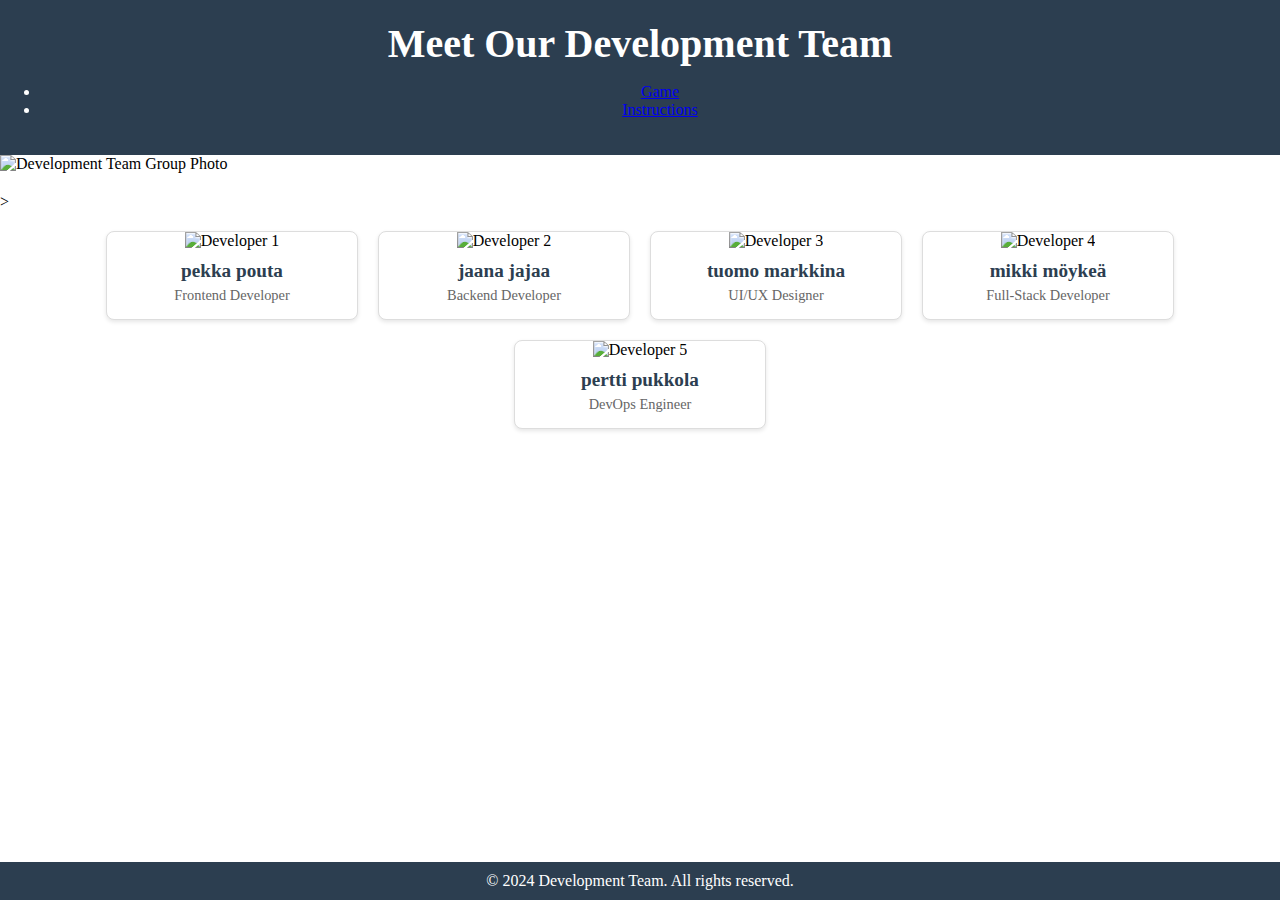
==== frontend/devit.html @ e90843d6 "devit ja css juttuja" ====
<!DOCTYPE html>
<html lang="en">
<head>
    <meta charset="UTF-8">
    <meta name="viewport" content="width=device-width, initial-scale=1.0">
    <title>Meet Our Development Team</title>
    <link rel="stylesheet" href="devit.css">
</head>
<body>
    <header>
        <h1>Meet Our Development Team</h1>
        <ul>
            <li><a href="peli linkki">Game</a></li>
            <li><a href="instructionlinkki">Instructions</a></li>
        </ul>
    </header>


    <img src="kuvat/team-placeholder.jpg" alt="Development Team Group Photo" class="group-photo">


>
    <section class="team-section">
        <div class="team-member">
            <img src="kuvat/axel.jpg" alt="Developer 1">
            <h3>pekka pouta</h3>
            <p>Frontend Developer</p>
        </div>
        <div class="team-member">
            <img src="kuvat/leevi.jpg" alt="Developer 2">
            <h3>jaana jajaa</h3>
            <p>Backend Developer</p>
        </div>
        <div class="team-member">
            <img src="kuvat/Eetu.jpg" alt="Developer 3">
            <h3>tuomo markkina</h3>
            <p>UI/UX Designer</p>
        </div>
        <div class="team-member">
            <img src="kuvat/Mehdi.jpg" alt="Developer 4">
            <h3>mikki möykeä</h3>
            <p>Full-Stack Developer</p>
        </div>
        <div class="team-member">
            <img src="kuvat/tomi.jpg" alt="Developer 5">
            <h3>pertti pukkola</h3>
            <p>DevOps Engineer</p>
        </div>
    </section>
    <footer>
        &copy; 2024 Development Team. All rights reserved.
    </footer>
</body>
</html>
---- frontend/devit.css ----
.group-photo {
    width: 100%;
    height: auto; /* Ensure vertical scale */
    object-fit: contain; /* Ensures no part of the image is cropped */
}

html, body {
    height: 100%;
    margin: 0;
    padding: 0;
    display: flex;
    flex-direction: column;
}

header {
    text-align: center;
    background-color: #2c3e50;
    color: #fff;
    padding: 20px 0;
}

header h1 {
    margin: 0;
    font-size: 2.5em;
}

.group-photo {
    width: 100%;
    max-height: 400px;
    object-fit: cover;
    margin-bottom: 20px;
}

.team-section {
    display: flex;
    flex-wrap: wrap;
    justify-content: center;
    gap: 20px;
    padding: 20px;
}

.team-member {
    background-color: #fff;
    border: 1px solid #ddd;
    border-radius: 8px;
    box-shadow: 0 2px 4px rgba(0, 0, 0, 0.1);
    width: 250px;
    text-align: center;
    overflow: hidden;
}

.team-member img {
    width: 100%;
    height: 200px;
    object-fit: cover;
}

.team-member h3 {
    margin: 10px 0 5px;
    font-size: 1.2em;
    color: #2c3e50;
}

.team-member p {
    margin: 0 10px 15px;
    font-size: 0.9em;
    color: #666;
}

footer {
    text-align: center;
    padding: 10px;
    background-color: #2c3e50;
    color: #fff;
    margin-top: auto; /* Pushes the footer to the bottom of the page */
}
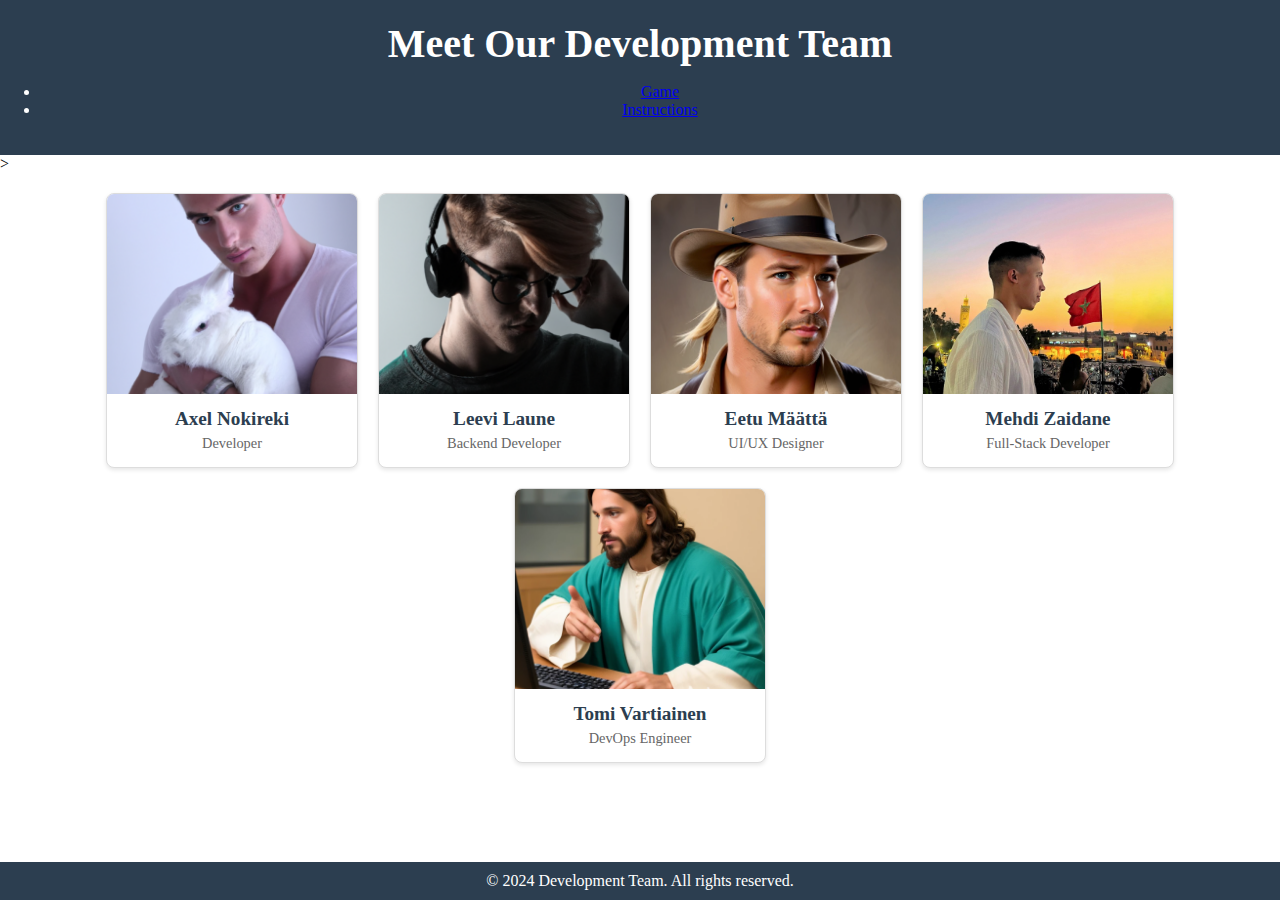
==== commit 5097c811: "added: pictures and changed names" ====
--- a/frontend/devit.html
+++ b/frontend/devit.html
@@ -15,35 +15,31 @@
         </ul>
     </header>
 
-
-    <img src="kuvat/team-placeholder.jpg" alt="Development Team Group Photo" class="group-photo">
-
-
 >
     <section class="team-section">
         <div class="team-member">
-            <img src="kuvat/axel.jpg" alt="Developer 1">
-            <h3>pekka pouta</h3>
-            <p>Frontend Developer</p>
+            <img src="img/devit/axel.jpg" alt="Axel Nokireki">
+            <h3>Axel Nokireki</h3>
+            <p>Developer</p>
         </div>
         <div class="team-member">
-            <img src="kuvat/leevi.jpg" alt="Developer 2">
-            <h3>jaana jajaa</h3>
+            <img src="img/devit/leevi.jpg" alt="Developer 2">
+            <h3>Leevi Laune</h3>
             <p>Backend Developer</p>
         </div>
         <div class="team-member">
-            <img src="kuvat/Eetu.jpg" alt="Developer 3">
-            <h3>tuomo markkina</h3>
+            <img src="img/devit/eetu.jpg" alt="Developer 3">
+            <h3>Eetu Määttä</h3>
             <p>UI/UX Designer</p>
         </div>
         <div class="team-member">
-            <img src="kuvat/Mehdi.jpg" alt="Developer 4">
-            <h3>mikki möykeä</h3>
+            <img src="img/devit/Mehdi.jpg" alt="Developer 4">
+            <h3>Mehdi Zaidane</h3>
             <p>Full-Stack Developer</p>
         </div>
         <div class="team-member">
-            <img src="kuvat/tomi.jpg" alt="Developer 5">
-            <h3>pertti pukkola</h3>
+            <img src="img/devit/tomi.jpg" alt="Developer 5">
+            <h3>Tomi Vartiainen</h3>
             <p>DevOps Engineer</p>
         </div>
     </section>
--- a/frontend/devit.css
+++ b/frontend/devit.css
@@ -1,7 +1,7 @@
 .group-photo {
     width: 100%;
-    height: auto; /* Ensure vertical scale */
-    object-fit: contain; /* Ensures no part of the image is cropped */
+    height: auto;
+    object-fit: contain;
 }
 
 html, body {
@@ -72,6 +72,6 @@
     padding: 10px;
     background-color: #2c3e50;
     color: #fff;
-    margin-top: auto; /* Pushes the footer to the bottom of the page */
+    margin-top: auto;
 }
 
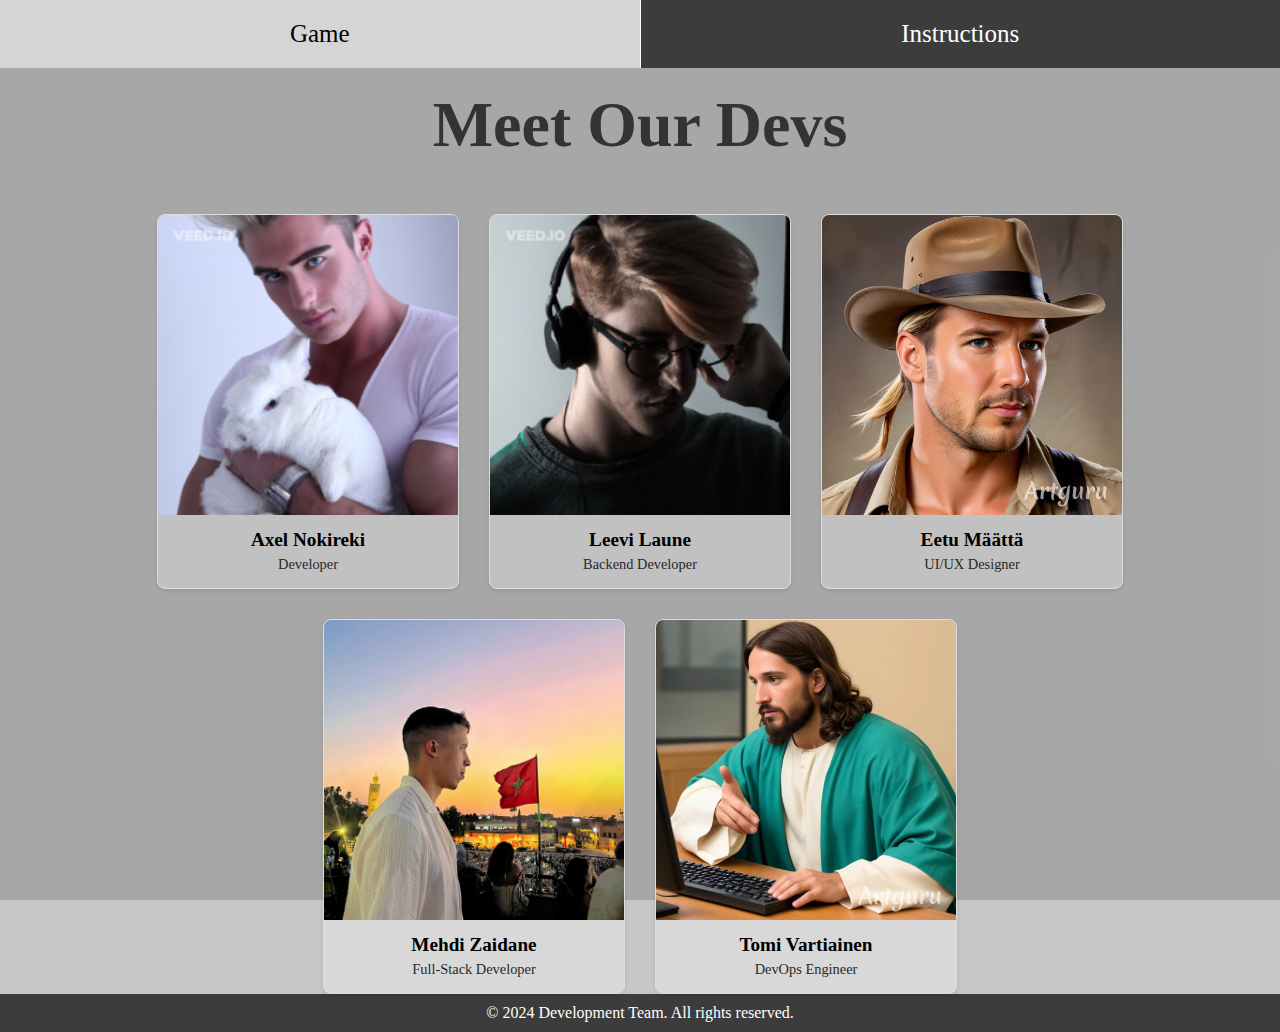
==== commit 84d953a1: "devit sivun linkit kuntoon ja tyyli sama kun instructions sivulla hieno efecti kun hoveraa kuvien pä" ====
--- a/frontend/devit.html
+++ b/frontend/devit.html
@@ -7,15 +7,13 @@
     <link rel="stylesheet" href="devit.css">
 </head>
 <body>
-    <header>
-        <h1>Meet Our Development Team</h1>
-        <ul>
-            <li><a href="peli linkki">Game</a></li>
-            <li><a href="instructionlinkki">Instructions</a></li>
-        </ul>
-    </header>
-
->
+<header>
+    <div class="link-container">
+        <a href="index.html">Game</a>
+        <a href="instructions.html">Instructions</a>
+    </div>
+    <h1>Meet Our Devs</h1>
+</header>
     <section class="team-section">
         <div class="team-member">
             <img src="img/devit/axel.jpg" alt="Axel Nokireki">
@@ -46,6 +44,24 @@
     <footer>
         &copy; 2024 Development Team. All rights reserved.
     </footer>
+    <script>
+        const teamMembers = document.querySelectorAll('.team-member');
+
+        teamMembers.forEach((card) => {
+            card.addEventListener('mousemove', (e) => {
+                const rect = card.getBoundingClientRect();
+                const x = e.clientX - rect.left; // Mouse X relative to the card
+                const y = e.clientY - rect.top; // Mouse Y relative to the card
+
+                card.style.transform = `translateY(-10px) rotateX(${-(y - rect.height / 2) / 10}deg) rotateY(${(x - rect.width / 2) / 10}deg)`;
+            });
+
+            card.addEventListener('mouseleave', () => {
+                card.style.transform = 'translateY(0) rotateX(0) rotateY(0)';
+            });
+        });
+    </script>
+
 </body>
 </html>
 
--- a/frontend/devit.css
+++ b/frontend/devit.css
@@ -1,77 +1,102 @@
-.group-photo {
-    width: 100%;
-    height: auto;
-    object-fit: contain;
-}
-
 html, body {
     height: 100%;
     margin: 0;
     padding: 0;
     display: flex;
     flex-direction: column;
+    background-color: rgba(128, 128, 128, 0.44);
 }
 
 header {
+    display: flex;
+    flex-direction: column;
+    align-items: center;
+    width: 100%;
+    margin: 0;
+}
+
+header .link-container {
+    display: flex;
+    width: 100%;
+}
+
+header a {
+    flex: 1;
+    text-decoration: none;
+    padding: 20px;
+    background-color: #3c3c3c;
+    color: white;
     text-align: center;
-    background-color: #2c3e50;
-    color: #fff;
-    padding: 20px 0;
+    font-size: 25px;
+}
+
+header a:first-child {
+    border-right: 1px solid white;
+}
+
+header a:hover {
+    background-color: rgba(255, 255, 255, 0.52);
+    cursor: pointer;
+    color: black;
 }
 
 header h1 {
-    margin: 0;
-    font-size: 2.5em;
+    text-align: center;
+    margin: 20px 0;
+    font-size: 4rem;
+    color: #333;
 }
 
-.group-photo {
-    width: 100%;
-    max-height: 400px;
-    object-fit: cover;
-    margin-bottom: 20px;
-}
+
 
 .team-section {
     display: flex;
     flex-wrap: wrap;
     justify-content: center;
-    gap: 20px;
-    padding: 20px;
+    gap: 30px;
+    padding-top: 2rem ;
 }
 
 .team-member {
-    background-color: #fff;
+    background-color: rgba(255, 255, 255, 0.3);
     border: 1px solid #ddd;
     border-radius: 8px;
     box-shadow: 0 2px 4px rgba(0, 0, 0, 0.1);
-    width: 250px;
+    width: 300px;
     text-align: center;
     overflow: hidden;
+    transition: transform 0.3s ease, box-shadow 0.3s ease;
+    transform-style: preserve-3d;
 }
 
 .team-member img {
     width: 100%;
-    height: 200px;
+    height: 300px;
     object-fit: cover;
+}
+
+.team-member:hover {
+    transform: translateY(-10px);
+    box-shadow: 0 6px 12px rgba(0, 0, 0, 0.2);
+    cursor: pointer;
 }
 
 .team-member h3 {
     margin: 10px 0 5px;
     font-size: 1.2em;
-    color: #2c3e50;
+    color: black;
 }
 
 .team-member p {
     margin: 0 10px 15px;
     font-size: 0.9em;
-    color: #666;
+    color: #282828;
 }
 
 footer {
     text-align: center;
     padding: 10px;
-    background-color: #2c3e50;
+   background-color: #3c3c3c;
     color: #fff;
     margin-top: auto;
-}
-
+}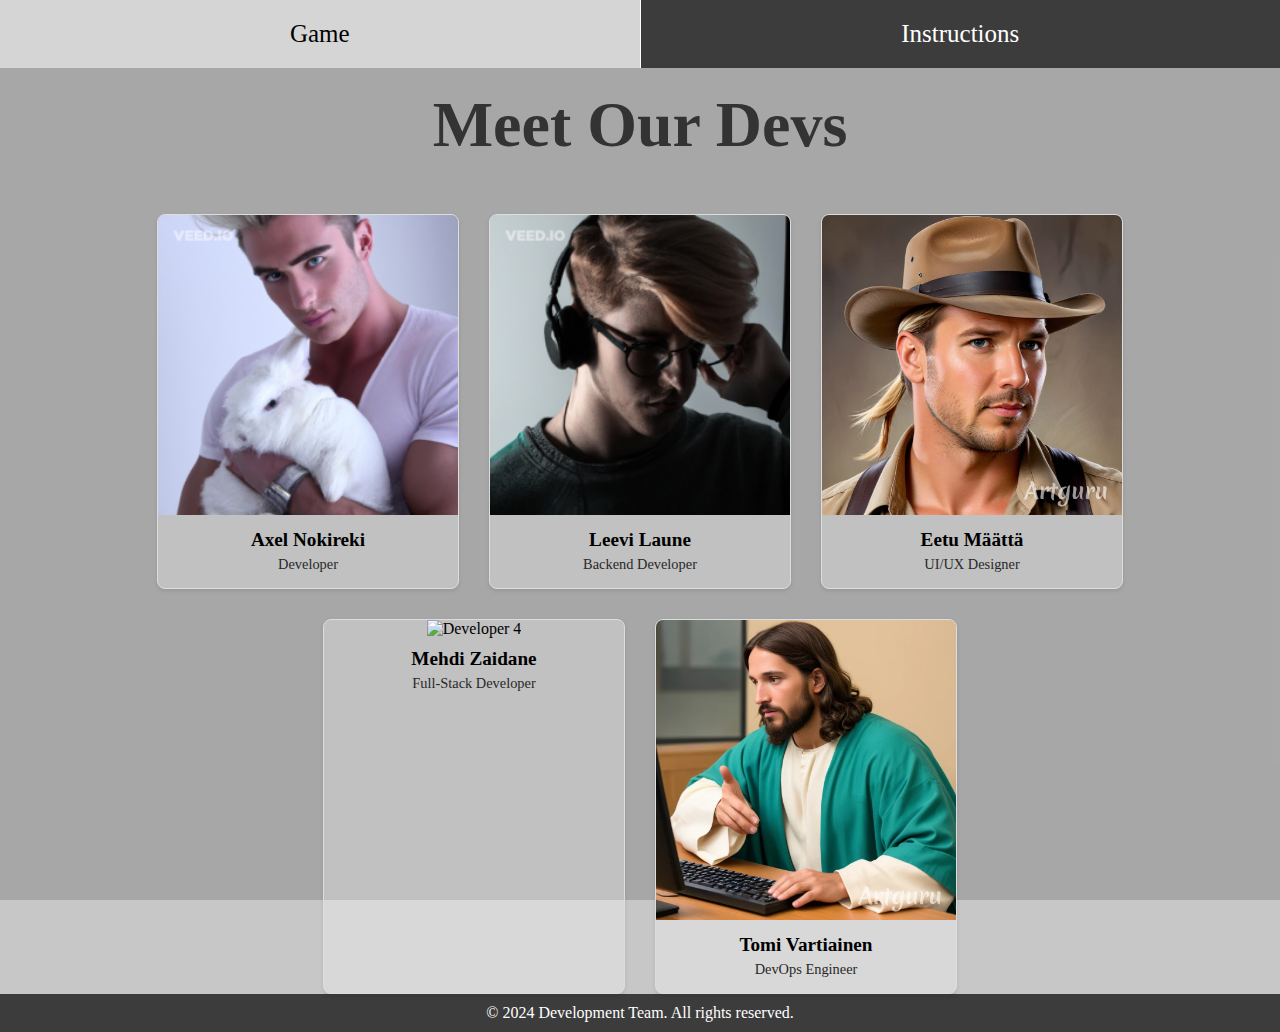
==== commit 13e49d01: "mehdi kuva" ====
--- a/frontend/devit.html
+++ b/frontend/devit.html
@@ -1,19 +1,21 @@
 <!DOCTYPE html>
 <html lang="en">
+
 <head>
     <meta charset="UTF-8">
     <meta name="viewport" content="width=device-width, initial-scale=1.0">
     <title>Meet Our Development Team</title>
-    <link rel="stylesheet" href="devit.css">
+    <link rel="stylesheet" href="css/devit.css">
 </head>
+
 <body>
-<header>
-    <div class="link-container">
-        <a href="index.html">Game</a>
-        <a href="instructions.html">Instructions</a>
-    </div>
-    <h1>Meet Our Devs</h1>
-</header>
+    <header>
+        <div class="link-container">
+            <a href="index.html">Game</a>
+            <a href="instructions.html">Instructions</a>
+        </div>
+        <h1>Meet Our Devs</h1>
+    </header>
     <section class="team-section">
         <div class="team-member">
             <img src="img/devit/axel.jpg" alt="Axel Nokireki">
@@ -31,7 +33,7 @@
             <p>UI/UX Designer</p>
         </div>
         <div class="team-member">
-            <img src="img/devit/Mehdi.jpg" alt="Developer 4">
+            <img src="img/devit/mehdi.jpg" alt="Developer 4">
             <h3>Mehdi Zaidane</h3>
             <p>Full-Stack Developer</p>
         </div>
@@ -50,8 +52,8 @@
         teamMembers.forEach((card) => {
             card.addEventListener('mousemove', (e) => {
                 const rect = card.getBoundingClientRect();
-                const x = e.clientX - rect.left; // Mouse X relative to the card
-                const y = e.clientY - rect.top; // Mouse Y relative to the card
+                const x = e.clientX - rect.left;
+                const y = e.clientY - rect.top;
 
                 card.style.transform = `translateY(-10px) rotateX(${-(y - rect.height / 2) / 10}deg) rotateY(${(x - rect.width / 2) / 10}deg)`;
             });
@@ -63,5 +65,5 @@
     </script>
 
 </body>
+
 </html>
-
--- a/frontend/css/devit.css
+++ b/frontend/css/devit.css
@@ -0,0 +1,102 @@
+html, body {
+    height: 100%;
+    margin: 0;
+    padding: 0;
+    display: flex;
+    flex-direction: column;
+    background-color: rgba(128, 128, 128, 0.44);
+}
+
+header {
+    display: flex;
+    flex-direction: column;
+    align-items: center;
+    width: 100%;
+    margin: 0;
+}
+
+header .link-container {
+    display: flex;
+    width: 100%;
+}
+
+header a {
+    flex: 1;
+    text-decoration: none;
+    padding: 20px;
+    background-color: #3c3c3c;
+    color: white;
+    text-align: center;
+    font-size: 25px;
+}
+
+header a:first-child {
+    border-right: 1px solid white;
+}
+
+header a:hover {
+    background-color: rgba(255, 255, 255, 0.52);
+    cursor: pointer;
+    color: black;
+}
+
+header h1 {
+    text-align: center;
+    margin: 20px 0;
+    font-size: 4rem;
+    color: #333;
+}
+
+
+
+.team-section {
+    display: flex;
+    flex-wrap: wrap;
+    justify-content: center;
+    gap: 30px;
+    padding-top: 2rem ;
+}
+
+.team-member {
+    background-color: rgba(255, 255, 255, 0.3);
+    border: 1px solid #ddd;
+    border-radius: 8px;
+    box-shadow: 0 2px 4px rgba(0, 0, 0, 0.1);
+    width: 300px;
+    text-align: center;
+    overflow: hidden;
+    transition: transform 0.3s ease, box-shadow 0.3s ease;
+    transform-style: preserve-3d;
+}
+
+.team-member img {
+    width: 100%;
+    height: 300px;
+    object-fit: cover;
+}
+
+.team-member:hover {
+    transform: translateY(-10px);
+    box-shadow: 0 6px 12px rgba(0, 0, 0, 0.2);
+    cursor: pointer;
+}
+
+.team-member h3 {
+    margin: 10px 0 5px;
+    font-size: 1.2em;
+    color: black;
+}
+
+.team-member p {
+    margin: 0 10px 15px;
+    font-size: 0.9em;
+    color: #282828;
+}
+
+footer {
+    text-align: center;
+    padding: 10px;
+   background-color: #3c3c3c;
+    color: #fff;
+    margin-top: auto;
+}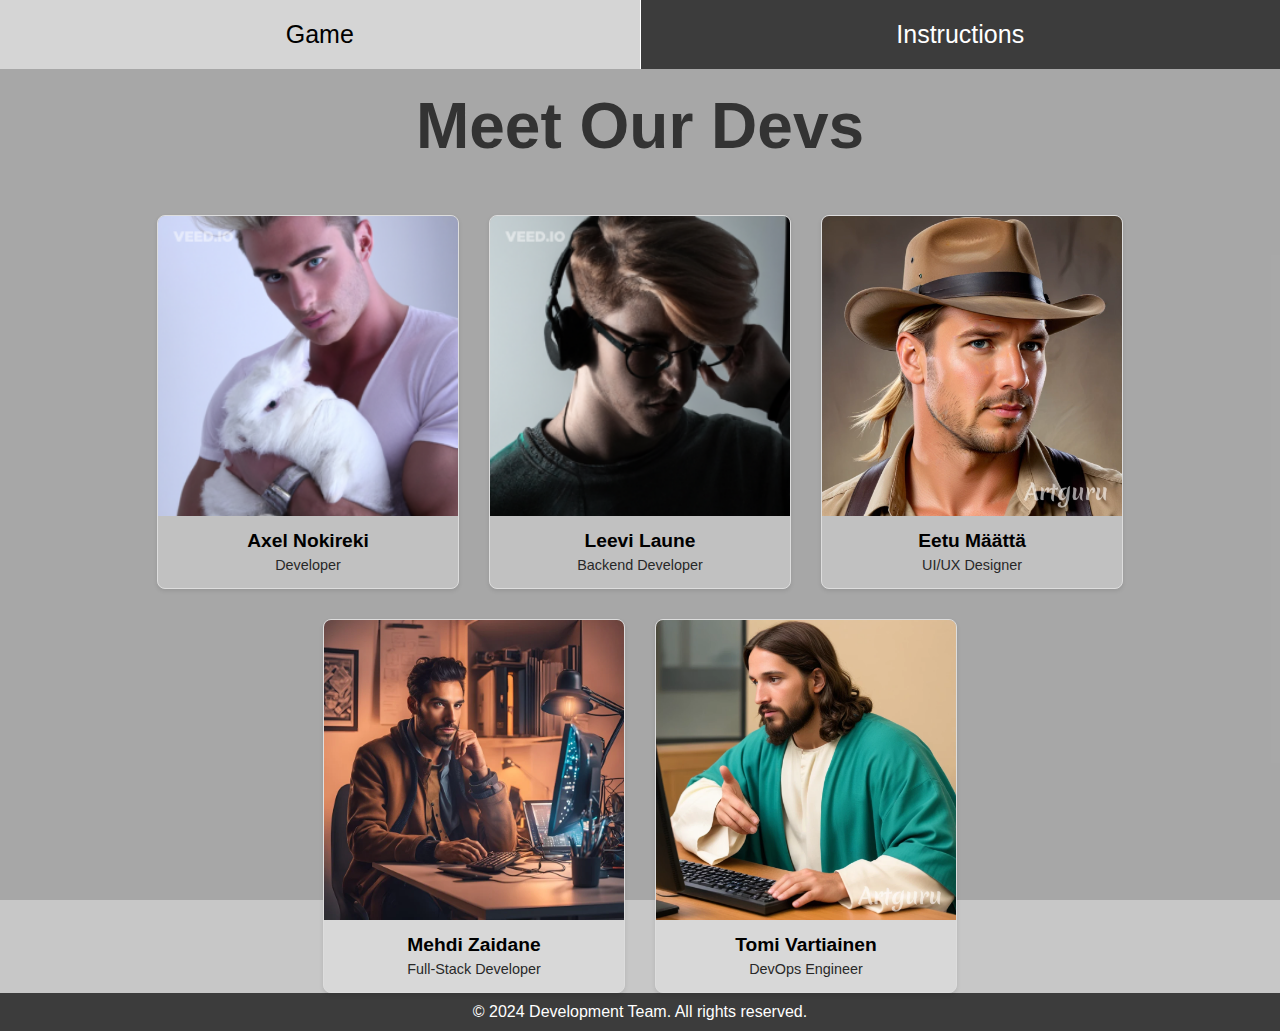
==== commit 273f95d2: "Overhauled index" ====
--- a/frontend/devit.html
+++ b/frontend/devit.html
@@ -5,6 +5,7 @@
     <meta charset="UTF-8">
     <meta name="viewport" content="width=device-width, initial-scale=1.0">
     <title>Meet Our Development Team</title>
+    <link rel="stylesheet" href="css/fonts.css">
     <link rel="stylesheet" href="css/devit.css">
 </head>
 
--- a/frontend/css/fonts.css
+++ b/frontend/css/fonts.css
@@ -0,0 +1,17 @@
+@font-face {
+    font-family: 'Trebuchet MS';
+    font-style: normal;
+    font-weight: normal;
+    src: local('Trebuchet MS'), url('trebuc.woff') format('woff');
+}
+    
+@font-face {
+    font-family: 'Trebuchet MS Italic';
+    font-style: normal;
+    font-weight: normal;
+    src: local('Trebuchet MS Italic'), url('Trebuchet-MS-Italic.woff') format('woff');
+}
+
+* {
+    font-family: 'Trebuchet MS', 'Lucida Sans Unicode', 'Lucida Grande', 'Lucida Sans', Arial, sans-serif;
+}